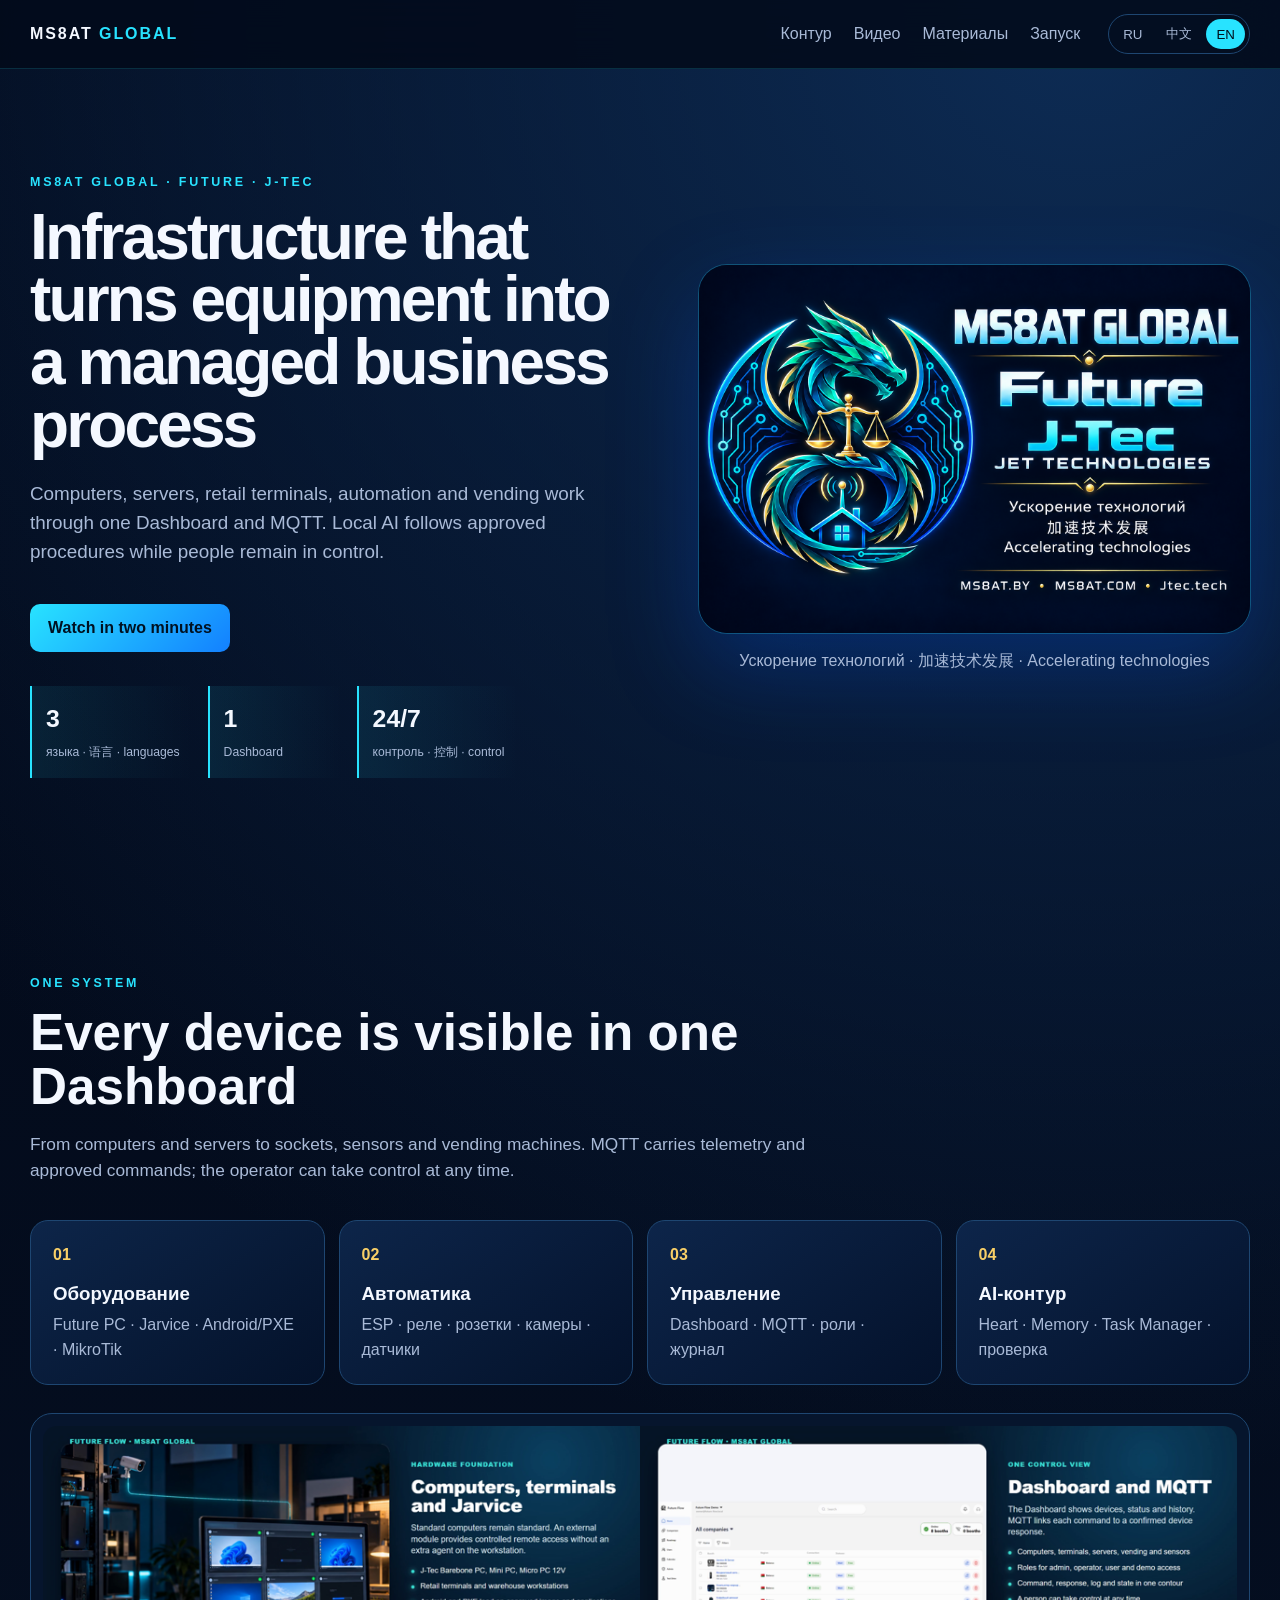
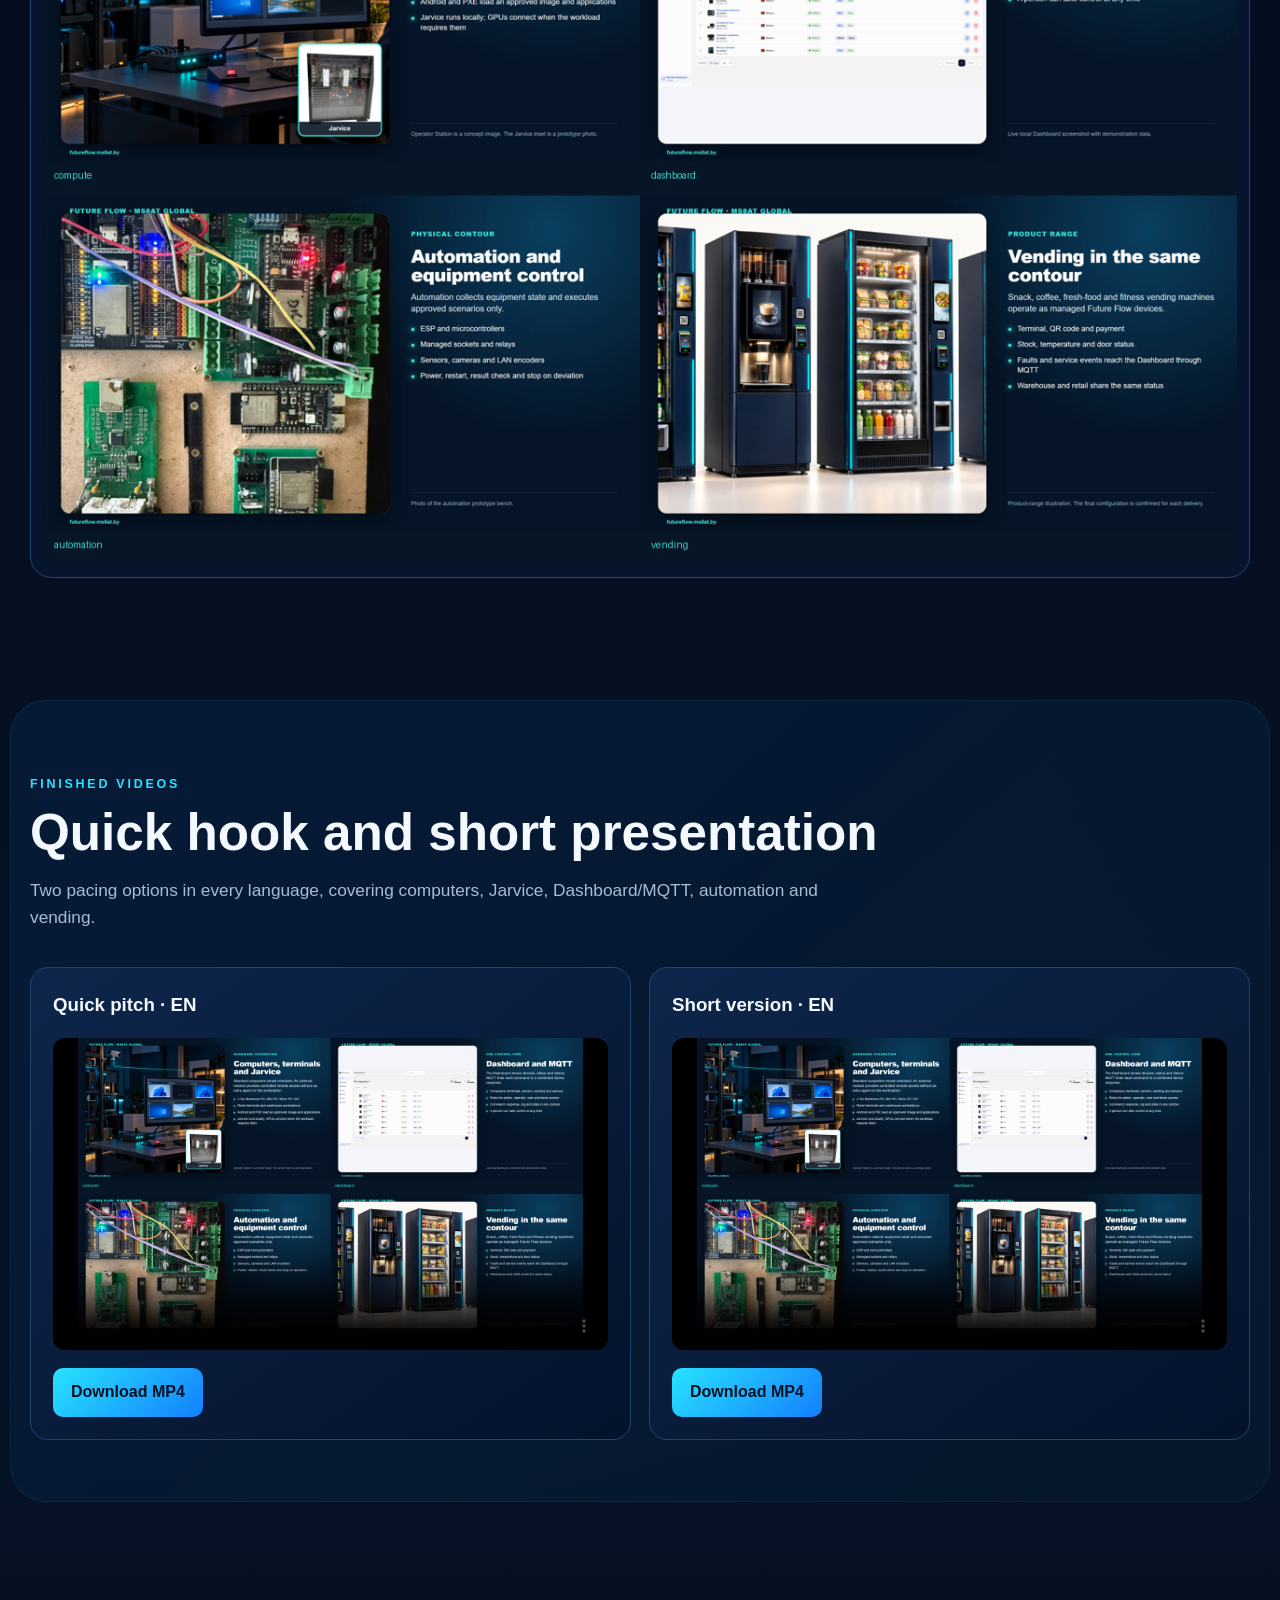
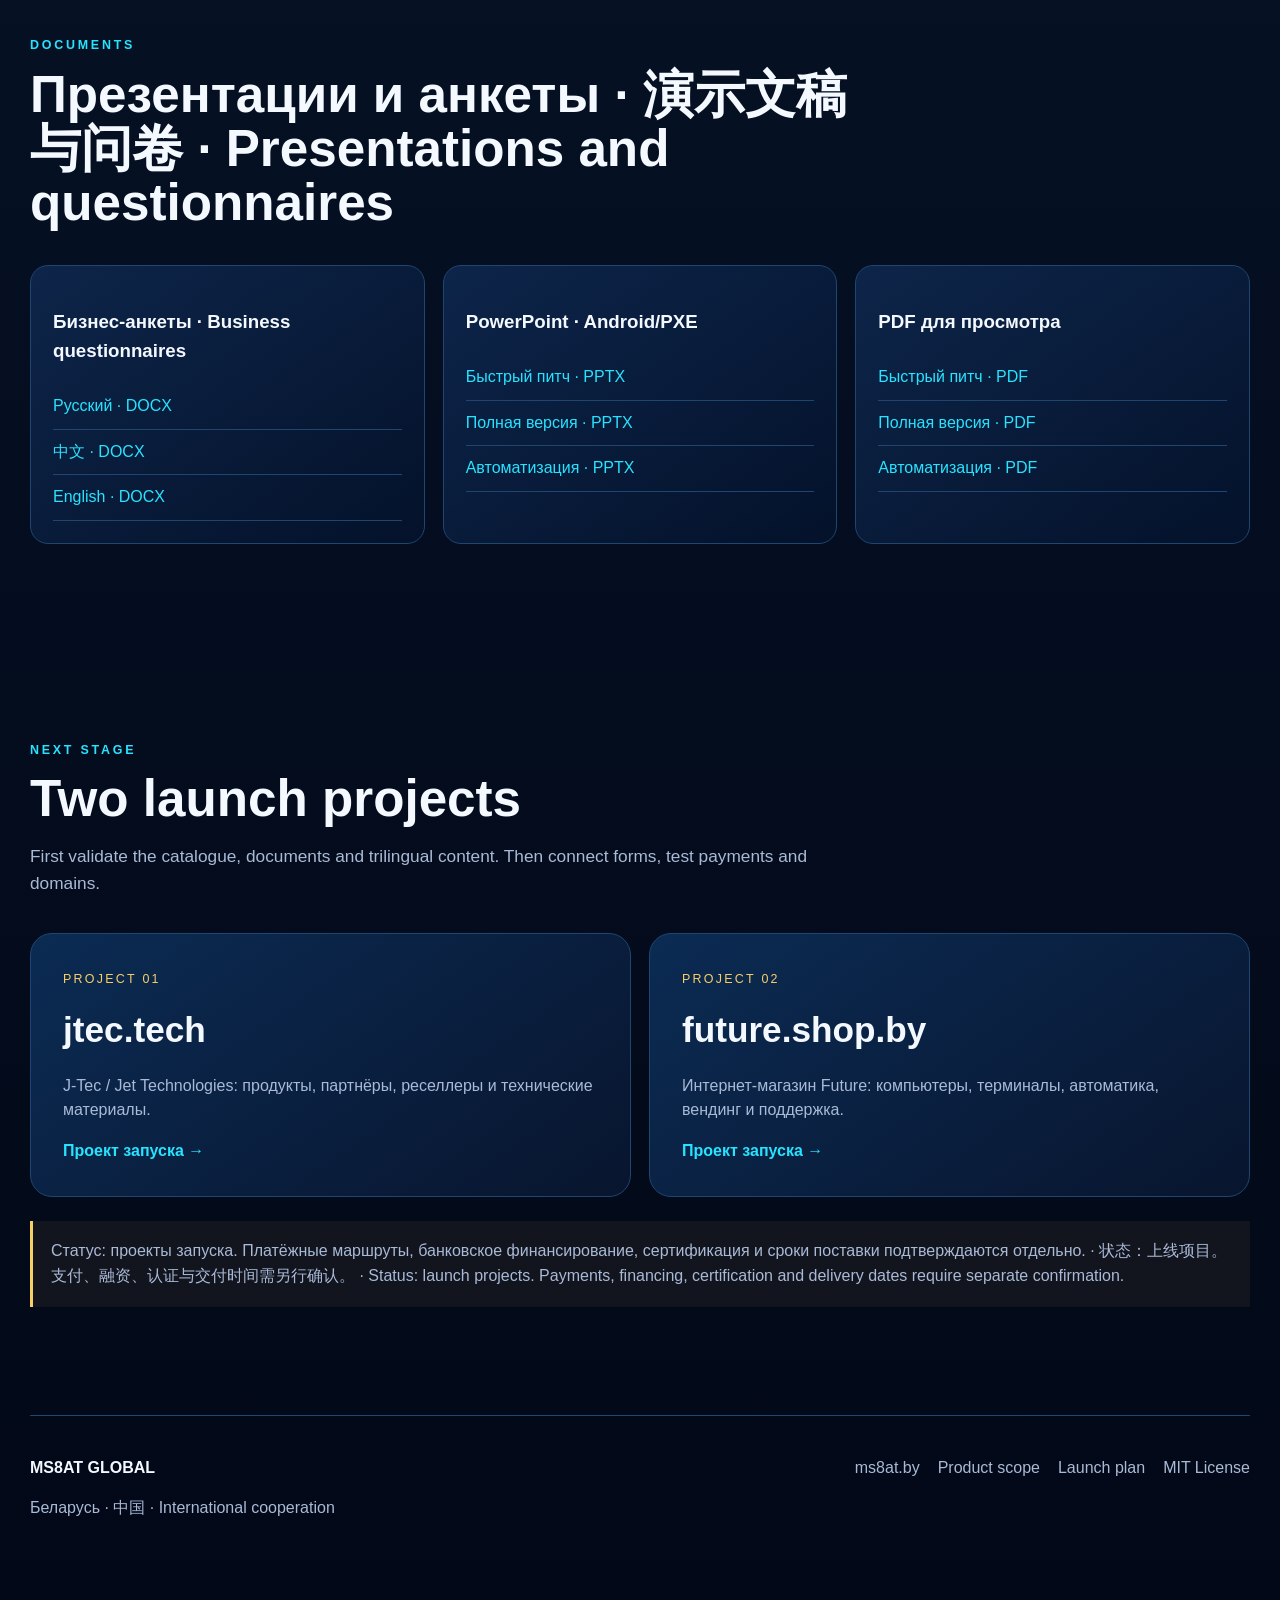
==== index.html @ 403edb55 "Publish trilingual Future Flow presentation package" ====
<!doctype html>
<html lang="ru" class="no-js">
<head>
  <meta charset="utf-8">
  <meta name="viewport" content="width=device-width,initial-scale=1">
  <meta name="description" content="MS8AT Global · Future Flow · J-Tec — computers, local automation, Dashboard/MQTT, Android/PXE and vending solutions.">
  <meta name="theme-color" content="#041124">
  <title>MS8AT Global · Future Flow · J-Tec</title>
  <link rel="stylesheet" href="styles.css">
  <script>document.documentElement.className='js';</script>
</head>
<body>
  <header class="topbar">
    <a class="brand" href="#top" aria-label="MS8AT Global Future Flow">MS8AT <span>GLOBAL</span></a>
    <nav aria-label="Навигация">
      <a href="#system">Контур</a><a href="#videos">Видео</a><a href="#materials">Материалы</a><a href="#launch">Запуск</a>
    </nav>
    <div class="language" aria-label="Language">
      <button type="button" data-select-lang="ru" aria-pressed="true">RU</button>
      <button type="button" data-select-lang="zh" aria-pressed="false">中文</button>
      <button type="button" data-select-lang="en" aria-pressed="false">EN</button>
    </div>
  </header>

  <main id="top">
    <section class="hero section">
      <div class="hero-copy">
        <p class="eyebrow">MS8AT GLOBAL · FUTURE · J-TEC</p>
        <div data-lang="ru">
          <h1>Инфраструктура, которая превращает оборудование в управляемый бизнес-процесс</h1>
          <p class="lead">Компьютеры, серверы, торговые терминалы, автоматика и вендинг работают через единый Dashboard и MQTT. Локальный ИИ следует утверждённому сценарию, а человек сохраняет контроль.</p>
          <a class="primary" href="#videos">Посмотреть за 2 минуты</a>
        </div>
        <div data-lang="zh">
          <h1>将设备转化为可管理业务流程的基础设施</h1>
          <p class="lead">计算机、服务器、零售终端、自动化和无人售货设备通过统一的 Dashboard 与 MQTT 运行。本地 AI 遵循批准的流程，人员始终保留控制权。</p>
          <a class="primary" href="#videos">两分钟了解</a>
        </div>
        <div data-lang="en">
          <h1>Infrastructure that turns equipment into a managed business process</h1>
          <p class="lead">Computers, servers, retail terminals, automation and vending work through one Dashboard and MQTT. Local AI follows approved procedures while people remain in control.</p>
          <a class="primary" href="#videos">Watch in two minutes</a>
        </div>
        <div class="metrics" aria-label="Key points">
          <div><strong>3</strong><span>языка · 语言 · languages</span></div>
          <div><strong>1</strong><span>Dashboard</span></div>
          <div><strong>24/7</strong><span>контроль · 控制 · control</span></div>
        </div>
      </div>
      <figure class="hero-visual">
        <img src="assets/ms8at-global-future-jtec.png" alt="MS8AT Global Future J-Tec — dragon, technology, automation and balance">
        <figcaption>Ускорение технологий · 加速技术发展 · Accelerating technologies</figcaption>
      </figure>
    </section>

    <section id="system" class="section">
      <div class="section-head" data-lang="ru"><p class="eyebrow">ЕДИНЫЙ КОНТУР</p><h2>Всё оборудование видно в одном Dashboard</h2><p>От компьютера и сервера до розетки, датчика и вендингового автомата. MQTT передаёт телеметрию и только разрешённые команды; оператор может принять управление в любой момент.</p></div>
      <div class="section-head" data-lang="zh"><p class="eyebrow">统一系统</p><h2>所有设备都显示在一个 Dashboard 中</h2><p>从计算机、服务器到插座、传感器和无人售货设备。MQTT 传输遥测和获准指令，操作员可随时接管。</p></div>
      <div class="section-head" data-lang="en"><p class="eyebrow">ONE SYSTEM</p><h2>Every device is visible in one Dashboard</h2><p>From computers and servers to sockets, sensors and vending machines. MQTT carries telemetry and approved commands; the operator can take control at any time.</p></div>
      <div class="flow" aria-label="Future Flow architecture">
        <article><span>01</span><h3>Оборудование</h3><p>Future PC · Jarvice · Android/PXE · MikroTik</p></article>
        <article><span>02</span><h3>Автоматика</h3><p>ESP · реле · розетки · камеры · датчики</p></article>
        <article><span>03</span><h3>Управление</h3><p>Dashboard · MQTT · роли · журнал</p></article>
        <article><span>04</span><h3>AI-контур</h3><p>Heart · Memory · Task Manager · проверка</p></article>
      </div>
      <figure class="equipment">
        <img data-lang-image="ru" src="assets/equipment-ru.png" alt="Компьютеры, Dashboard, автоматика и вендинг Future Flow">
        <img data-lang-image="zh" src="assets/equipment-zh.png" alt="Future Flow 计算机、Dashboard、自动化和无人售货设备">
        <img data-lang-image="en" src="assets/equipment-en.png" alt="Future Flow computers, Dashboard, automation and vending">
      </figure>
    </section>

    <section id="videos" class="section alternate">
      <div class="section-head" data-lang="ru"><p class="eyebrow">ГОТОВЫЕ ВИДЕО</p><h2>Быстрый заход и короткая презентация</h2><p>Два темпа подачи на каждом языке. В кадре компьютеры, Jarvice, Dashboard/MQTT, автоматика и вендинг.</p></div>
      <div class="section-head" data-lang="zh"><p class="eyebrow">成品视频</p><h2>快速版与精简演示版</h2><p>每种语言提供两种节奏，覆盖计算机、Jarvice、Dashboard/MQTT、自动化和无人售货设备。</p></div>
      <div class="section-head" data-lang="en"><p class="eyebrow">FINISHED VIDEOS</p><h2>Quick hook and short presentation</h2><p>Two pacing options in every language, covering computers, Jarvice, Dashboard/MQTT, automation and vending.</p></div>
      <div class="video-grid">
        <article data-lang="ru"><h3>Быстрый питч · RU</h3><video controls preload="metadata" poster="assets/equipment-ru.png"><source src="media/Future_Flow_Quick_RU_20261006_v3.mp4" type="video/mp4"></video><a class="download" href="media/Future_Flow_Quick_RU_20261006_v3.mp4" download>Скачать MP4</a></article>
        <article data-lang="ru"><h3>Короткая версия · RU</h3><video controls preload="metadata" poster="assets/equipment-ru.png"><source src="media/Future_Flow_Short_RU_20261006_v3.mp4" type="video/mp4"></video><a class="download" href="media/Future_Flow_Short_RU_20261006_v3.mp4" download>Скачать MP4</a></article>
        <article data-lang="zh"><h3>快速版 · 中文</h3><video controls preload="metadata" poster="assets/equipment-zh.png"><source src="media/Future_Flow_Quick_ZH_20261006_v3.mp4" type="video/mp4"></video><a class="download" href="media/Future_Flow_Quick_ZH_20261006_v3.mp4" download>下载 MP4</a></article>
        <article data-lang="zh"><h3>精简版 · 中文</h3><video controls preload="metadata" poster="assets/equipment-zh.png"><source src="media/Future_Flow_Short_ZH_20261006_v3.mp4" type="video/mp4"></video><a class="download" href="media/Future_Flow_Short_ZH_20261006_v3.mp4" download>下载 MP4</a></article>
        <article data-lang="en"><h3>Quick pitch · EN</h3><video controls preload="metadata" poster="assets/equipment-en.png"><source src="media/Future_Flow_Quick_EN_20261006_v3.mp4" type="video/mp4"></video><a class="download" href="media/Future_Flow_Quick_EN_20261006_v3.mp4" download>Download MP4</a></article>
        <article data-lang="en"><h3>Short version · EN</h3><video controls preload="metadata" poster="assets/equipment-en.png"><source src="media/Future_Flow_Short_EN_20261006_v3.mp4" type="video/mp4"></video><a class="download" href="media/Future_Flow_Short_EN_20261006_v3.mp4" download>Download MP4</a></article>
      </div>
    </section>

    <section id="materials" class="section">
      <div class="section-head"><p class="eyebrow">DOCUMENTS</p><h2>Презентации и анкеты · 演示文稿与问卷 · Presentations and questionnaires</h2></div>
      <div class="downloads">
        <article><h3>Бизнес-анкеты · Business questionnaires</h3><a href="questionnaires/Анкета_развития_MS8AT_Global_RU_20261006.docx">Русский · DOCX</a><a href="questionnaires/MS8AT_Global_商业发展问卷_ZH_20261006.docx">中文 · DOCX</a><a href="questionnaires/MS8AT_Global_Business_Questionnaire_EN_20261006.docx">English · DOCX</a></article>
        <article><h3>PowerPoint · Android/PXE</h3><a href="presentations/Future_Flow_Быстрый_питч_Android_PXE_20261004.pptx">Быстрый питч · PPTX</a><a href="presentations/Future_Flow_Полная_презентация_Android_PXE_20261004.pptx">Полная версия · PPTX</a><a href="presentations/Future_Flow_Автоматизация_Android_PXE_20261004.pptx">Автоматизация · PPTX</a></article>
        <article><h3>PDF для просмотра</h3><a href="presentations/Future_Flow_Быстрый_питч_20261003.pdf">Быстрый питч · PDF</a><a href="presentations/Future_Flow_Полная_презентация_20261003.pdf">Полная версия · PDF</a><a href="presentations/Future_Flow_Автоматизация_складов_магазинов_20261003.pdf">Автоматизация · PDF</a></article>
      </div>
    </section>

    <section id="launch" class="section launch">
      <div class="section-head" data-lang="ru"><p class="eyebrow">СЛЕДУЮЩИЙ ЭТАП</p><h2>Два проекта запуска</h2><p>Сначала проверяем каталог, документы и трёхъязычную подачу. Затем подключаем формы, тестовую оплату и домены.</p></div>
      <div class="section-head" data-lang="zh"><p class="eyebrow">下一阶段</p><h2>两个上线项目</h2><p>先验证目录、文档和三语内容，再连接表单、测试支付和域名。</p></div>
      <div class="section-head" data-lang="en"><p class="eyebrow">NEXT STAGE</p><h2>Two launch projects</h2><p>First validate the catalogue, documents and trilingual content. Then connect forms, test payments and domains.</p></div>
      <div class="launch-grid">
        <a href="https://jtec.tech/" class="launch-card"><span>PROJECT 01</span><h3>jtec.tech</h3><p>J-Tec / Jet Technologies: продукты, партнёры, реселлеры и технические материалы.</p><strong>Проект запуска →</strong></a>
        <a href="https://future.shop.by/" class="launch-card"><span>PROJECT 02</span><h3>future.shop.by</h3><p>Интернет-магазин Future: компьютеры, терминалы, автоматика, вендинг и поддержка.</p><strong>Проект запуска →</strong></a>
      </div>
      <p class="notice">Статус: проекты запуска. Платёжные маршруты, банковское финансирование, сертификация и сроки поставки подтверждаются отдельно. · 状态：上线项目。支付、融资、认证与交付时间需另行确认。 · Status: launch projects. Payments, financing, certification and delivery dates require separate confirmation.</p>
    </section>
  </main>

  <footer>
    <div><strong>MS8AT GLOBAL</strong><p>Беларусь · 中国 · International cooperation</p></div>
    <div class="footer-links"><a href="https://ms8at.by/">ms8at.by</a><a href="docs/PRODUCT_SCOPE.md">Product scope</a><a href="docs/SITES_LAUNCH.md">Launch plan</a><a href="LICENSE">MIT License</a></div>
  </footer>
  <script src="app.js" defer></script>
</body>
</html>
---- styles.css ----
:root{--bg:#030b1b;--panel:#081832;--panel2:#0c2143;--cyan:#28e3ff;--blue:#1380ff;--gold:#f8cf67;--text:#f4f8ff;--muted:#a9bad7;--line:#1e4671;--max:1220px}*{box-sizing:border-box}html{scroll-behavior:smooth}body{margin:0;background:radial-gradient(circle at 85% 0,#0d2c55 0,transparent 30%),linear-gradient(180deg,#020817,#061226 60%,#020817);color:var(--text);font-family:Inter,Segoe UI,Arial,sans-serif;line-height:1.55}a{color:inherit}img,video{max-width:100%;display:block}.topbar{position:sticky;z-index:20;top:0;display:flex;align-items:center;gap:28px;padding:14px max(24px,calc((100vw - var(--max))/2));background:rgba(3,11,27,.88);backdrop-filter:blur(18px);border-bottom:1px solid rgba(40,227,255,.16)}.brand{text-decoration:none;font-weight:900;letter-spacing:.12em}.brand span{color:var(--cyan)}nav{display:flex;gap:22px;margin-left:auto}nav a,.footer-links a{text-decoration:none;color:var(--muted)}nav a:hover,.footer-links a:hover{color:var(--cyan)}.language{display:flex;gap:4px;padding:4px;border:1px solid var(--line);border-radius:999px}.language button{border:0;border-radius:999px;padding:6px 10px;background:transparent;color:var(--muted);cursor:pointer}.language button[aria-pressed=true]{background:var(--cyan);color:#00101c}.section{width:min(var(--max),calc(100% - 40px));margin:auto;padding:92px 0}.hero{min-height:760px;display:grid;grid-template-columns:1.05fr .95fr;align-items:center;gap:60px}.eyebrow{color:var(--cyan);font-size:.78rem;font-weight:800;letter-spacing:.22em;text-transform:uppercase}.hero h1{font-size:clamp(2.7rem,5vw,5.5rem);line-height:.98;margin:.2em 0 .35em;letter-spacing:-.045em}.lead{font-size:1.18rem;color:var(--muted);max-width:750px}.primary,.download{display:inline-flex;margin-top:18px;padding:12px 18px;border-radius:10px;text-decoration:none;font-weight:800;background:linear-gradient(135deg,var(--cyan),var(--blue));color:#001121}.hero-visual{position:relative;margin:0}.hero-visual img{border-radius:28px;box-shadow:0 0 0 1px rgba(40,227,255,.25),0 35px 90px rgba(0,91,255,.25)}.hero-visual figcaption{margin-top:16px;text-align:center;color:var(--muted)}.metrics{display:flex;gap:14px;margin-top:34px}.metrics div{min-width:135px;padding:14px;border-left:2px solid var(--cyan);background:linear-gradient(90deg,rgba(40,227,255,.09),transparent)}.metrics strong{display:block;font-size:1.55rem}.metrics span{font-size:.76rem;color:var(--muted)}.section-head{max-width:850px;margin-bottom:36px}.section-head h2{font-size:clamp(2rem,4vw,3.7rem);line-height:1.05;margin:.2em 0}.section-head p:last-child{color:var(--muted);font-size:1.08rem}.flow{display:grid;grid-template-columns:repeat(4,1fr);gap:14px}.flow article,.downloads article,.video-grid article{background:linear-gradient(145deg,rgba(14,39,77,.92),rgba(4,18,43,.92));border:1px solid var(--line);border-radius:18px;padding:22px}.flow span{color:var(--gold);font-weight:900}.flow h3{margin:.6em 0 .25em}.flow p{color:var(--muted);margin:0}.equipment{margin:28px 0 0;background:#06152d;border:1px solid var(--line);padding:12px;border-radius:22px}.equipment img{border-radius:14px}.alternate{position:relative}.alternate:before{content:"";position:absolute;inset:30px -20px;background:linear-gradient(140deg,rgba(19,128,255,.09),rgba(40,227,255,.03));border:1px solid rgba(40,227,255,.08);border-radius:36px;z-index:-1}.video-grid{display:grid;grid-template-columns:repeat(2,1fr);gap:18px}.video-grid h3{margin-top:0}.video-grid video{width:100%;aspect-ratio:16/9;border-radius:12px;background:#000}.downloads{display:grid;grid-template-columns:repeat(3,1fr);gap:18px}.downloads a{display:block;color:var(--cyan);padding:10px 0;border-bottom:1px solid var(--line);text-decoration:none}.launch-grid{display:grid;grid-template-columns:repeat(2,1fr);gap:18px}.launch-card{display:block;min-height:260px;padding:32px;border:1px solid var(--line);border-radius:22px;text-decoration:none;background:linear-gradient(145deg,#0b2b53,#08152e);transition:.25s}.launch-card:hover{transform:translateY(-5px);border-color:var(--cyan);box-shadow:0 24px 60px rgba(0,107,255,.2)}.launch-card span{color:var(--gold);font-size:.78rem;letter-spacing:.18em}.launch-card h3{font-size:2.2rem;margin:.35em 0}.launch-card p{color:var(--muted)}.launch-card strong{color:var(--cyan)}.notice{margin-top:24px;padding:18px;border-left:3px solid var(--gold);color:var(--muted);background:rgba(248,207,103,.06)}footer{width:min(var(--max),calc(100% - 40px));margin:auto;padding:40px 0 70px;display:flex;justify-content:space-between;border-top:1px solid var(--line)}footer p{color:var(--muted)}.footer-links{display:flex;flex-wrap:wrap;gap:18px}.js [data-lang]{display:none}.js [data-lang].active{display:block}.js .video-grid [data-lang].active{display:block}.js [data-lang-image]{display:none}.js [data-lang-image].active{display:block}@media(max-width:850px){.topbar nav{display:none}.topbar{gap:12px}.language{margin-left:auto}.hero{grid-template-columns:1fr;min-height:auto;padding-top:60px}.hero-visual{order:-1}.flow,.downloads{grid-template-columns:repeat(2,1fr)}.video-grid,.launch-grid{grid-template-columns:1fr}.section{padding:65px 0}.hero h1{font-size:2.75rem}}@media(max-width:560px){.flow,.downloads{grid-template-columns:1fr}.metrics{flex-wrap:wrap}.topbar{padding:12px 16px}.brand{font-size:.82rem}footer{display:block}.footer-links{margin-top:22px}}
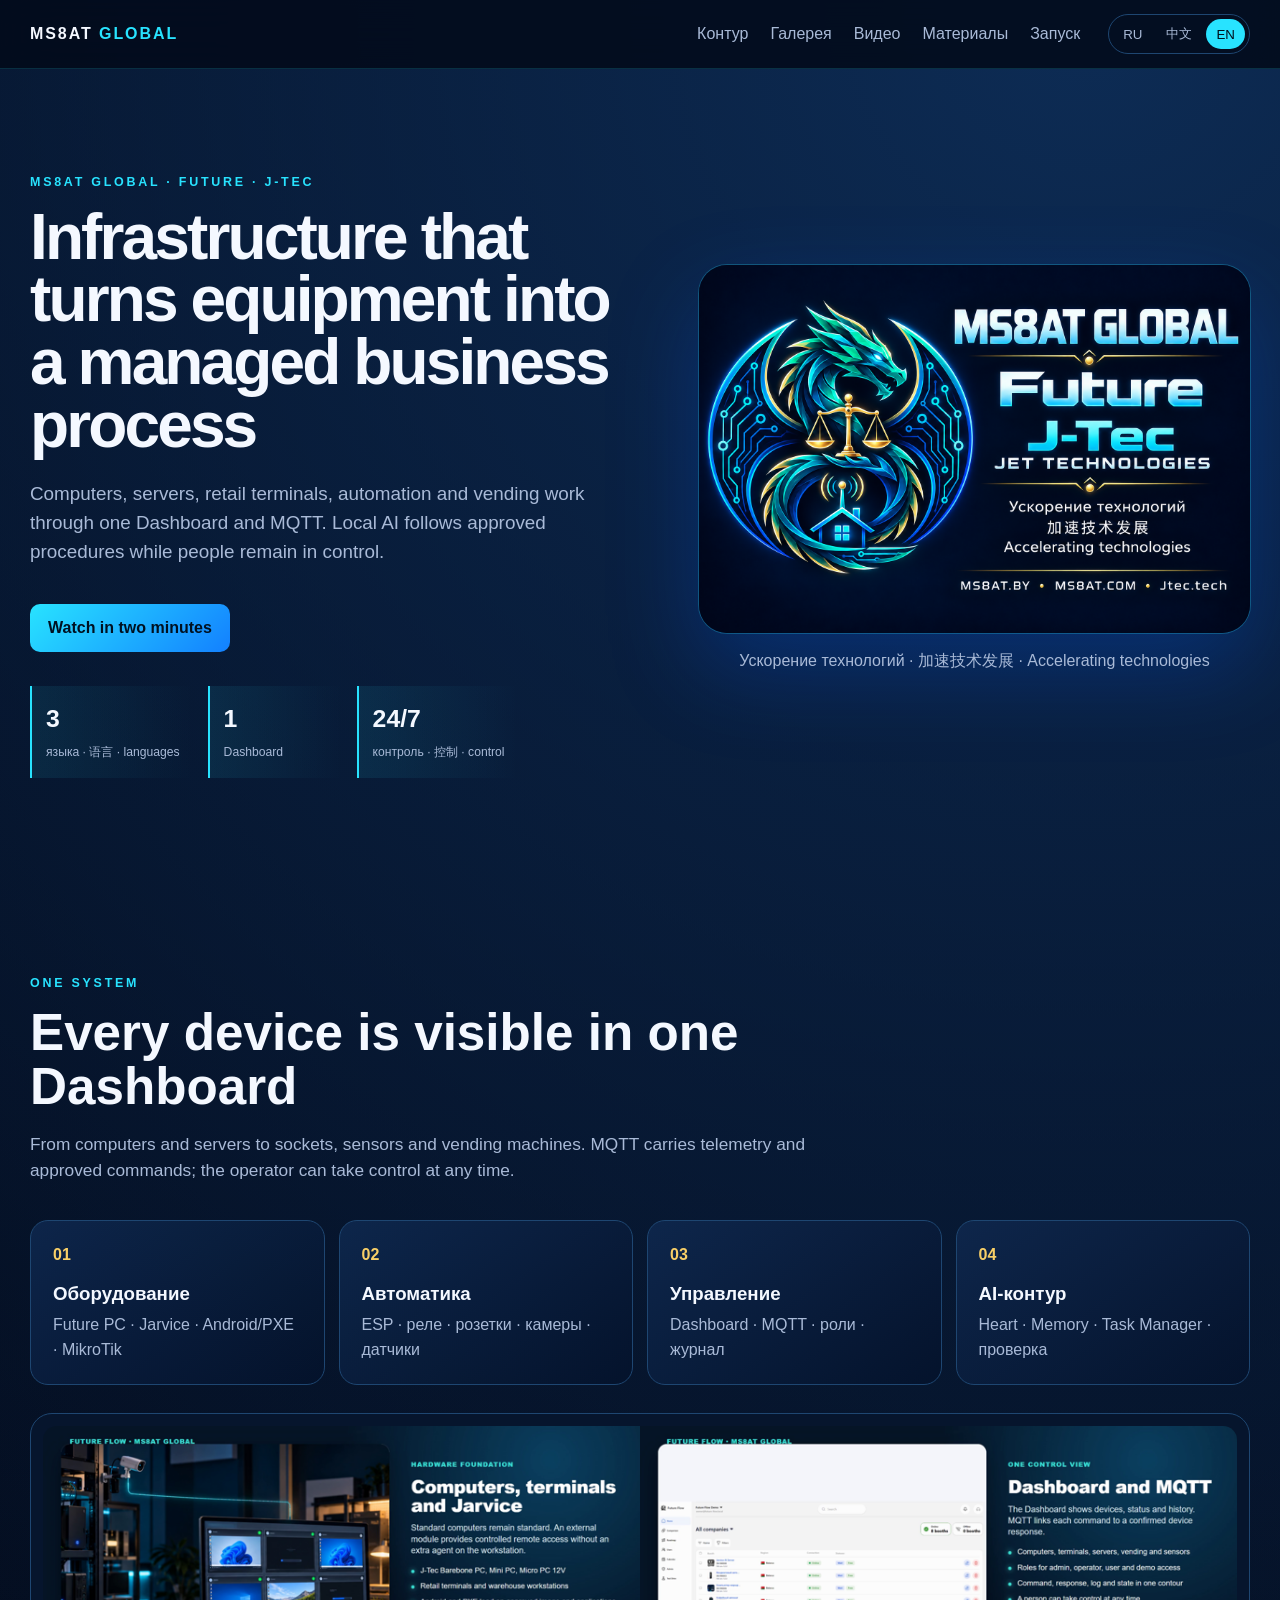
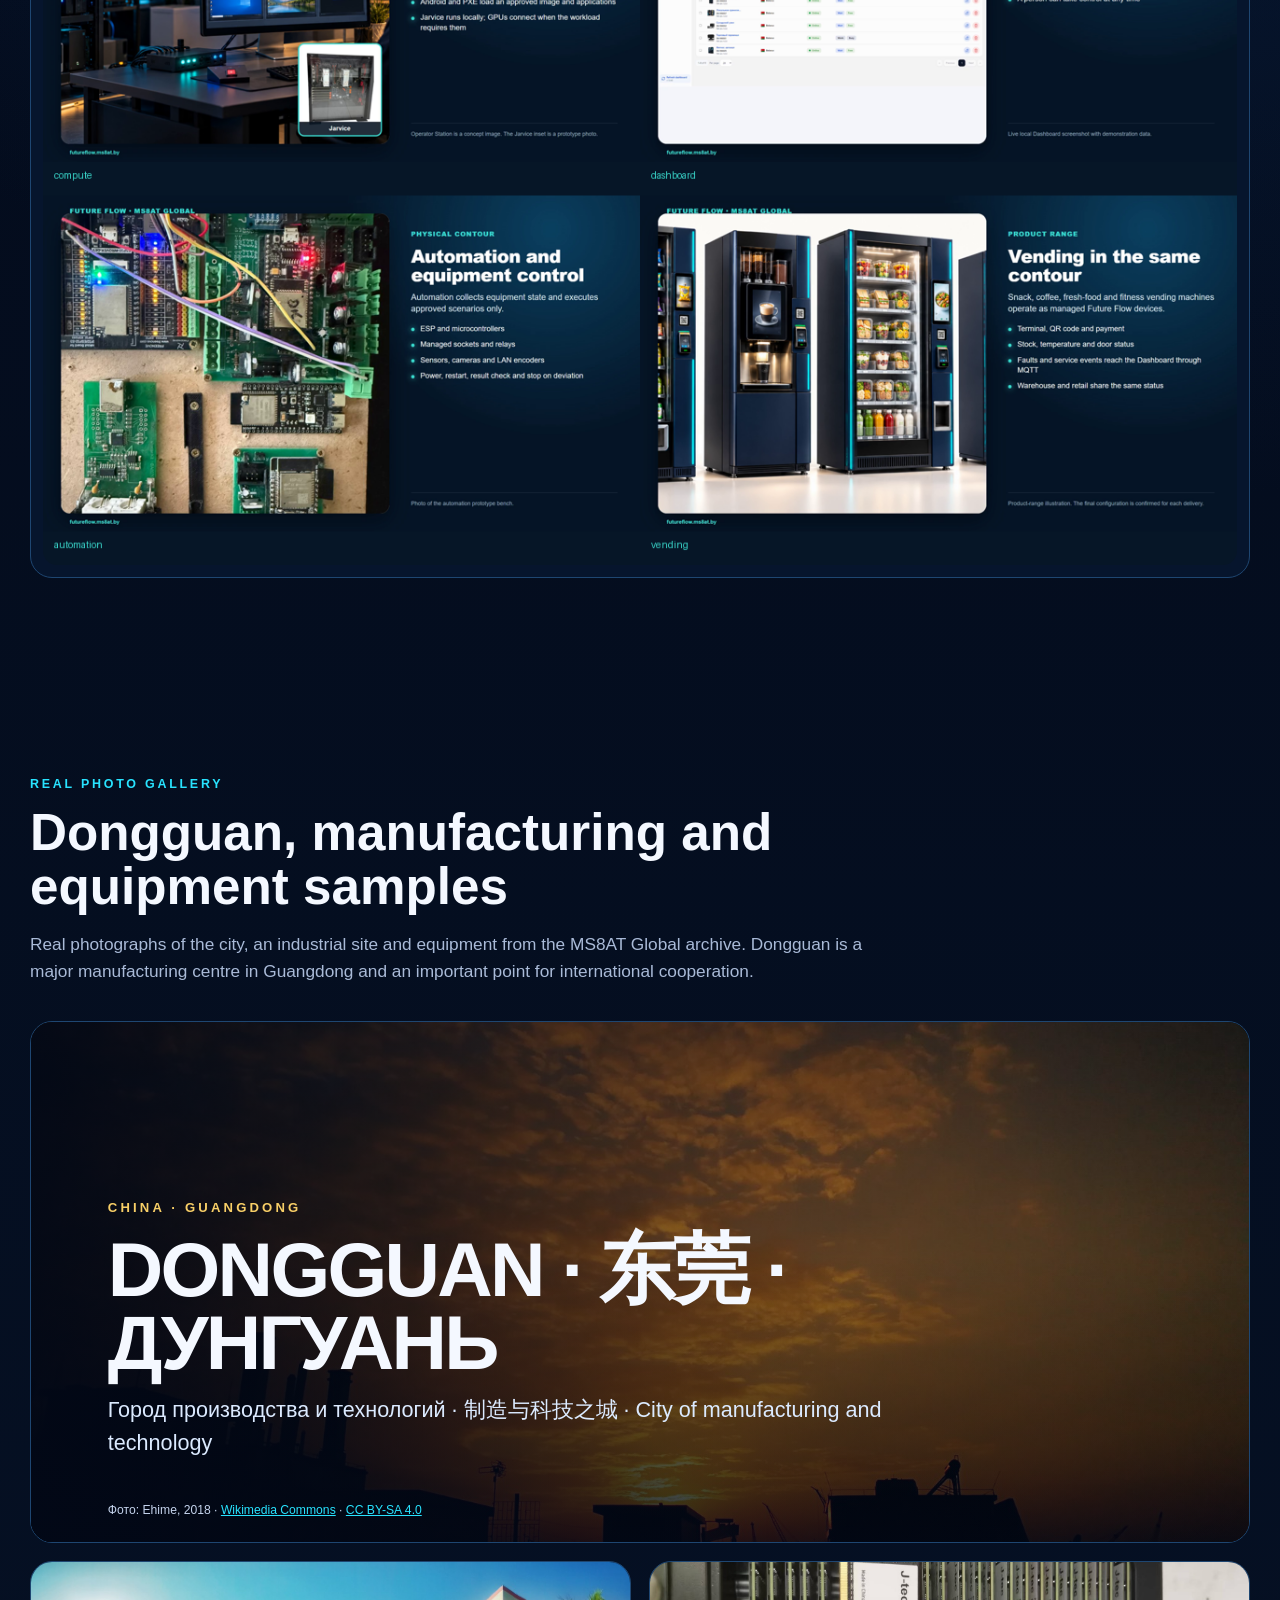
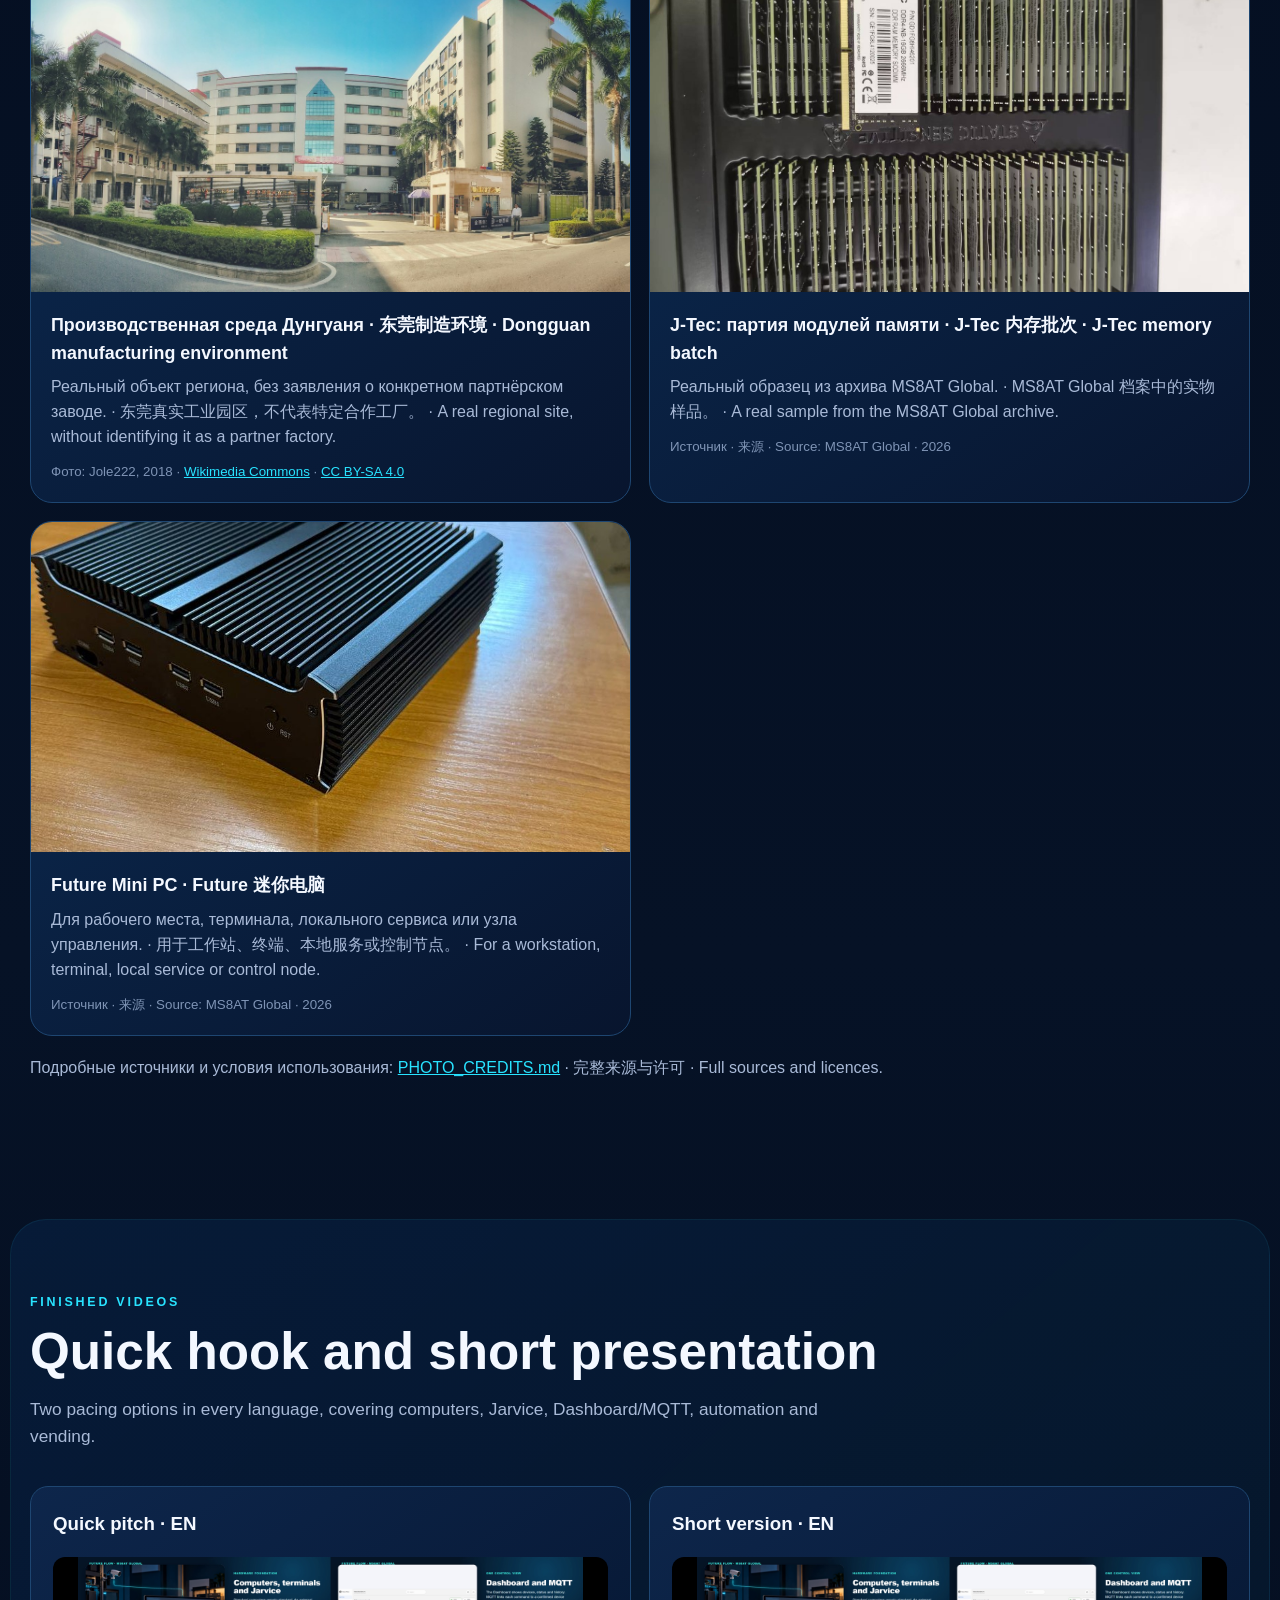
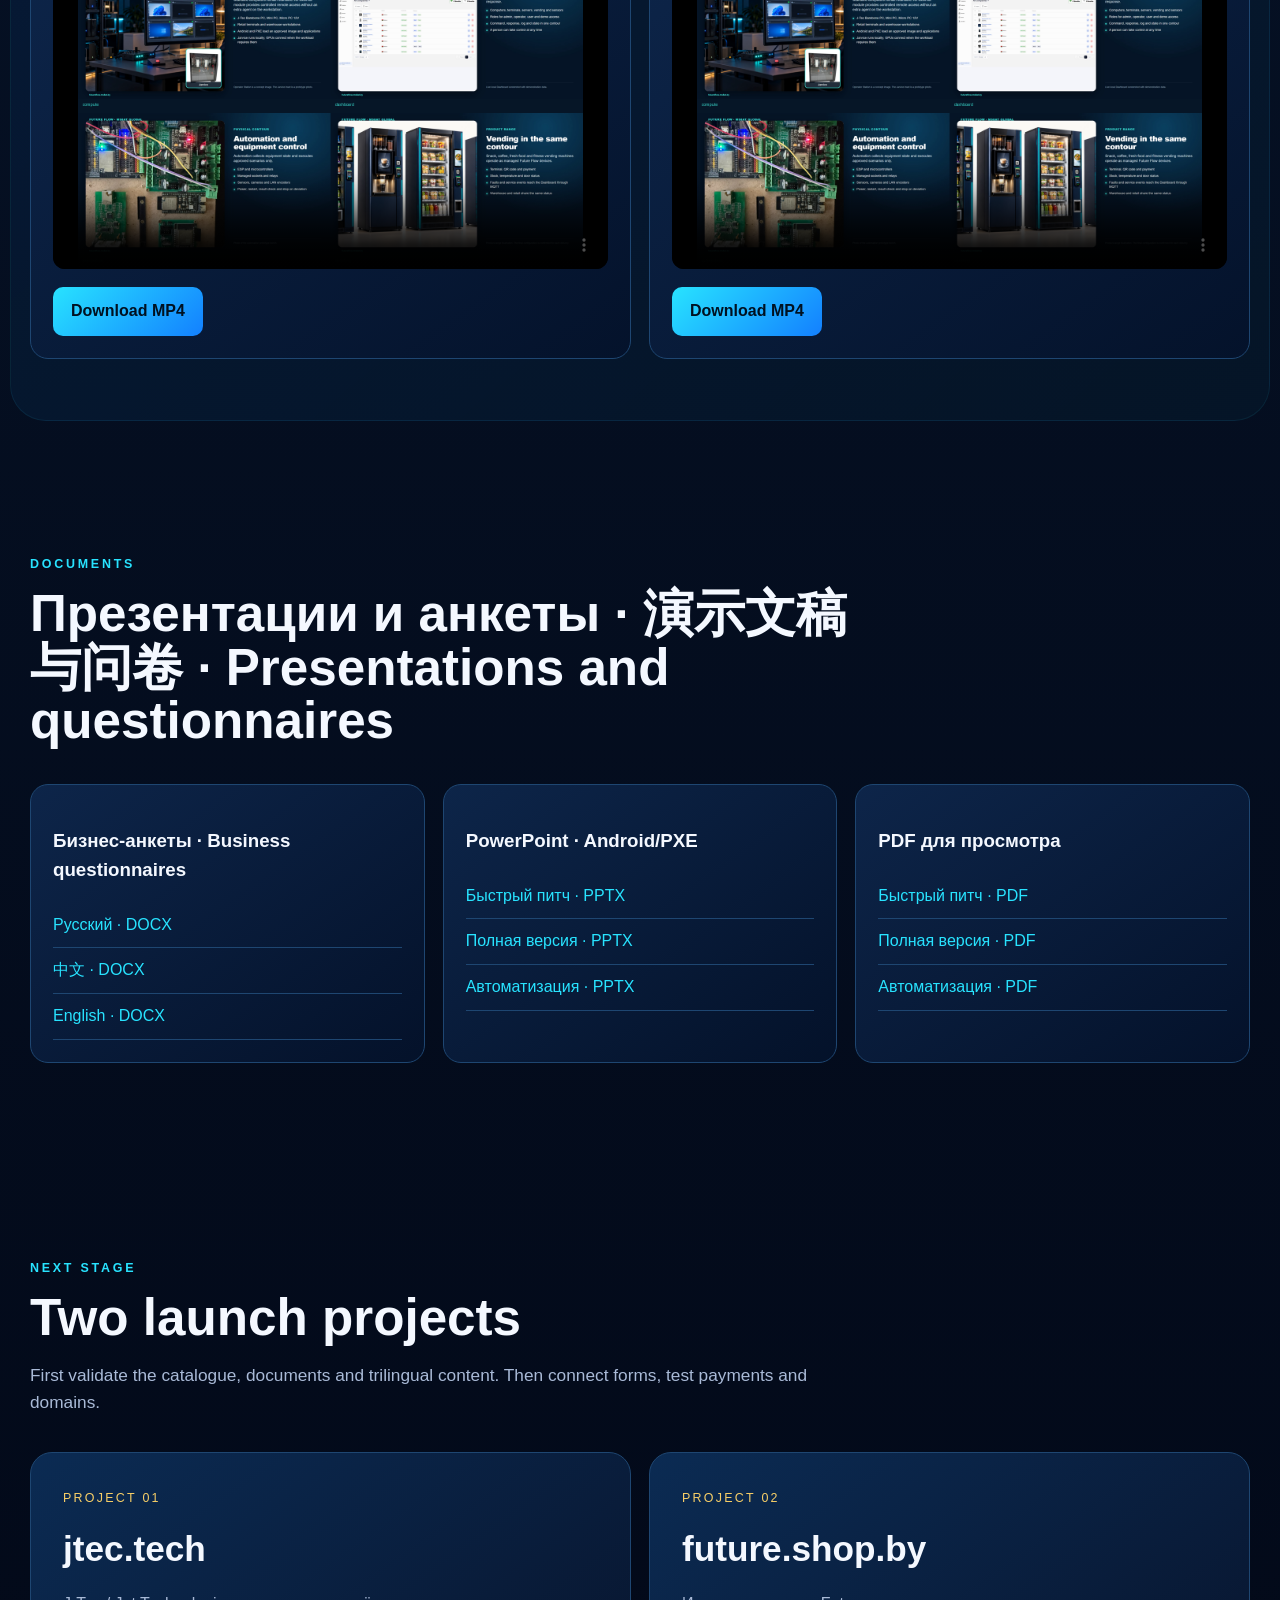
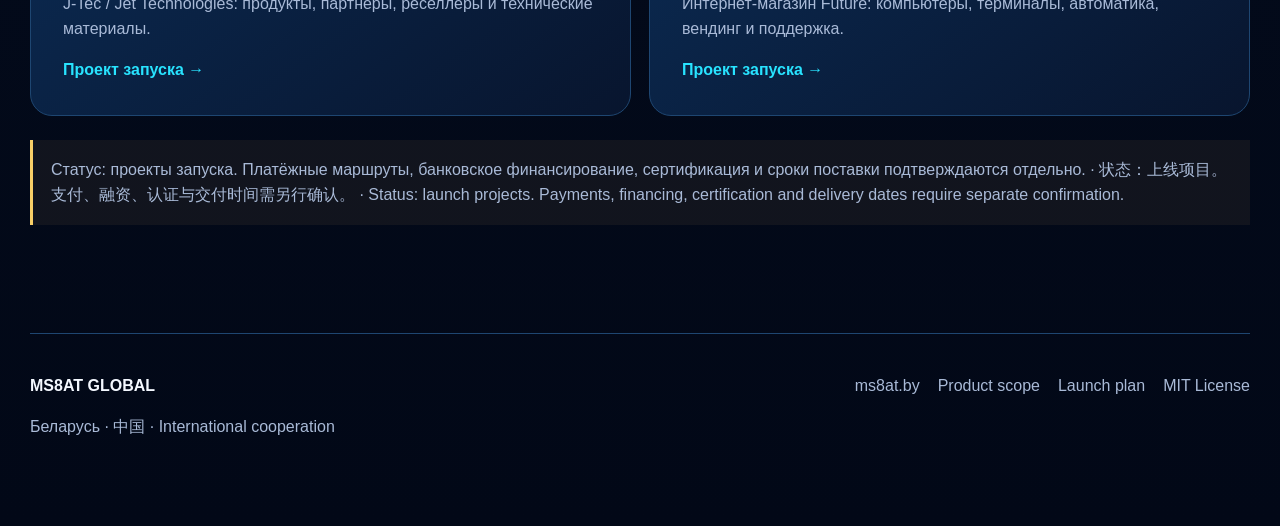
==== commit 0a5f178e: "Add real Dongguan and equipment photo gallery" ====
--- a/index.html
+++ b/index.html
@@ -13,7 +13,7 @@
   <header class="topbar">
     <a class="brand" href="#top" aria-label="MS8AT Global Future Flow">MS8AT <span>GLOBAL</span></a>
     <nav aria-label="Навигация">
-      <a href="#system">Контур</a><a href="#videos">Видео</a><a href="#materials">Материалы</a><a href="#launch">Запуск</a>
+      <a href="#system">Контур</a><a href="#gallery">Галерея</a><a href="#videos">Видео</a><a href="#materials">Материалы</a><a href="#launch">Запуск</a>
     </nav>
     <div class="language" aria-label="Language">
       <button type="button" data-select-lang="ru" aria-pressed="true">RU</button>
@@ -70,6 +70,32 @@
       </figure>
     </section>
 
+    <section id="gallery" class="section gallery-section">
+      <div class="section-head" data-lang="ru"><p class="eyebrow">РЕАЛЬНАЯ ГАЛЕРЕЯ</p><h2>Дунгуань, производство и образцы оборудования</h2><p>Реальные фотографии города, промышленной площадки и оборудования из архива MS8AT Global. Дунгуань — один из производственных центров провинции Гуандун и важная точка международной кооперации.</p></div>
+      <div class="section-head" data-lang="zh"><p class="eyebrow">实景图库</p><h2>东莞、制造与设备样品</h2><p>展示城市、工业园区与 MS8AT Global 设备样品的真实照片。东莞是广东省重要的制造业中心，也是国际合作的重要节点。</p></div>
+      <div class="section-head" data-lang="en"><p class="eyebrow">REAL PHOTO GALLERY</p><h2>Dongguan, manufacturing and equipment samples</h2><p>Real photographs of the city, an industrial site and equipment from the MS8AT Global archive. Dongguan is a major manufacturing centre in Guangdong and an important point for international cooperation.</p></div>
+      <div class="gallery-grid">
+        <figure class="poster-card city-card">
+          <img src="assets/gallery/dongguan-city.jpg" alt="Закат над городом Дунгуань, Китай · 东莞城市日落 · Sunset over Dongguan, China">
+          <div class="poster-overlay"><span>CHINA · GUANGDONG</span><h3>DONGGUAN · 东莞 · ДУНГУАНЬ</h3><p>Город производства и технологий · 制造与科技之城 · City of manufacturing and technology</p></div>
+          <figcaption>Фото: Ehime, 2018 · <a href="https://commons.wikimedia.org/wiki/File:Sunset_in_Dongguan.jpg">Wikimedia Commons</a> · <a href="https://creativecommons.org/licenses/by-sa/4.0/">CC BY-SA 4.0</a></figcaption>
+        </figure>
+        <figure class="photo-card factory-card">
+          <img src="assets/gallery/dongguan-factory.jpg" alt="Реальный промышленный объект в Дунгуане · 东莞真实工业园区 · Real industrial site in Dongguan">
+          <figcaption><strong>Производственная среда Дунгуаня · 东莞制造环境 · Dongguan manufacturing environment</strong><span>Реальный объект региона, без заявления о конкретном партнёрском заводе. · 东莞真实工业园区，不代表特定合作工厂。 · A real regional site, without identifying it as a partner factory.</span><small>Фото: Jole222, 2018 · <a href="https://commons.wikimedia.org/wiki/File:CCP_Dongguan_Factory.jpg">Wikimedia Commons</a> · <a href="https://creativecommons.org/licenses/by-sa/4.0/">CC BY-SA 4.0</a></small></figcaption>
+        </figure>
+        <figure class="photo-card">
+          <img src="assets/gallery/jtec-memory.jpg" alt="Реальные модули памяти J-Tec · J-Tec 内存实物 · Real J-Tec memory modules">
+          <figcaption><strong>J‑Tec: партия модулей памяти · J‑Tec 内存批次 · J‑Tec memory batch</strong><span>Реальный образец из архива MS8AT Global. · MS8AT Global 档案中的实物样品。 · A real sample from the MS8AT Global archive.</span><small>Источник · 来源 · Source: MS8AT Global · 2026</small></figcaption>
+        </figure>
+        <figure class="photo-card">
+          <img src="assets/gallery/future-mini-pc.jpg" alt="Реальный мини-компьютер Future · Future 迷你电脑实物 · Real Future mini PC">
+          <figcaption><strong>Future Mini PC · Future 迷你电脑</strong><span>Для рабочего места, терминала, локального сервиса или узла управления. · 用于工作站、终端、本地服务或控制节点。 · For a workstation, terminal, local service or control node.</span><small>Источник · 来源 · Source: MS8AT Global · 2026</small></figcaption>
+        </figure>
+      </div>
+      <p class="gallery-note">Подробные источники и условия использования: <a href="docs/PHOTO_CREDITS.md">PHOTO_CREDITS.md</a> · 完整来源与许可 · Full sources and licences.</p>
+    </section>
+
     <section id="videos" class="section alternate">
       <div class="section-head" data-lang="ru"><p class="eyebrow">ГОТОВЫЕ ВИДЕО</p><h2>Быстрый заход и короткая презентация</h2><p>Два темпа подачи на каждом языке. В кадре компьютеры, Jarvice, Dashboard/MQTT, автоматика и вендинг.</p></div>
       <div class="section-head" data-lang="zh"><p class="eyebrow">成品视频</p><h2>快速版与精简演示版</h2><p>每种语言提供两种节奏，覆盖计算机、Jarvice、Dashboard/MQTT、自动化和无人售货设备。</p></div>
--- a/styles.css
+++ b/styles.css
@@ -1 +1,3 @@
 :root{--bg:#030b1b;--panel:#081832;--panel2:#0c2143;--cyan:#28e3ff;--blue:#1380ff;--gold:#f8cf67;--text:#f4f8ff;--muted:#a9bad7;--line:#1e4671;--max:1220px}*{box-sizing:border-box}html{scroll-behavior:smooth}body{margin:0;background:radial-gradient(circle at 85% 0,#0d2c55 0,transparent 30%),linear-gradient(180deg,#020817,#061226 60%,#020817);color:var(--text);font-family:Inter,Segoe UI,Arial,sans-serif;line-height:1.55}a{color:inherit}img,video{max-width:100%;display:block}.topbar{position:sticky;z-index:20;top:0;display:flex;align-items:center;gap:28px;padding:14px max(24px,calc((100vw - var(--max))/2));background:rgba(3,11,27,.88);backdrop-filter:blur(18px);border-bottom:1px solid rgba(40,227,255,.16)}.brand{text-decoration:none;font-weight:900;letter-spacing:.12em}.brand span{color:var(--cyan)}nav{display:flex;gap:22px;margin-left:auto}nav a,.footer-links a{text-decoration:none;color:var(--muted)}nav a:hover,.footer-links a:hover{color:var(--cyan)}.language{display:flex;gap:4px;padding:4px;border:1px solid var(--line);border-radius:999px}.language button{border:0;border-radius:999px;padding:6px 10px;background:transparent;color:var(--muted);cursor:pointer}.language button[aria-pressed=true]{background:var(--cyan);color:#00101c}.section{width:min(var(--max),calc(100% - 40px));margin:auto;padding:92px 0}.hero{min-height:760px;display:grid;grid-template-columns:1.05fr .95fr;align-items:center;gap:60px}.eyebrow{color:var(--cyan);font-size:.78rem;font-weight:800;letter-spacing:.22em;text-transform:uppercase}.hero h1{font-size:clamp(2.7rem,5vw,5.5rem);line-height:.98;margin:.2em 0 .35em;letter-spacing:-.045em}.lead{font-size:1.18rem;color:var(--muted);max-width:750px}.primary,.download{display:inline-flex;margin-top:18px;padding:12px 18px;border-radius:10px;text-decoration:none;font-weight:800;background:linear-gradient(135deg,var(--cyan),var(--blue));color:#001121}.hero-visual{position:relative;margin:0}.hero-visual img{border-radius:28px;box-shadow:0 0 0 1px rgba(40,227,255,.25),0 35px 90px rgba(0,91,255,.25)}.hero-visual figcaption{margin-top:16px;text-align:center;color:var(--muted)}.metrics{display:flex;gap:14px;margin-top:34px}.metrics div{min-width:135px;padding:14px;border-left:2px solid var(--cyan);background:linear-gradient(90deg,rgba(40,227,255,.09),transparent)}.metrics strong{display:block;font-size:1.55rem}.metrics span{font-size:.76rem;color:var(--muted)}.section-head{max-width:850px;margin-bottom:36px}.section-head h2{font-size:clamp(2rem,4vw,3.7rem);line-height:1.05;margin:.2em 0}.section-head p:last-child{color:var(--muted);font-size:1.08rem}.flow{display:grid;grid-template-columns:repeat(4,1fr);gap:14px}.flow article,.downloads article,.video-grid article{background:linear-gradient(145deg,rgba(14,39,77,.92),rgba(4,18,43,.92));border:1px solid var(--line);border-radius:18px;padding:22px}.flow span{color:var(--gold);font-weight:900}.flow h3{margin:.6em 0 .25em}.flow p{color:var(--muted);margin:0}.equipment{margin:28px 0 0;background:#06152d;border:1px solid var(--line);padding:12px;border-radius:22px}.equipment img{border-radius:14px}.alternate{position:relative}.alternate:before{content:"";position:absolute;inset:30px -20px;background:linear-gradient(140deg,rgba(19,128,255,.09),rgba(40,227,255,.03));border:1px solid rgba(40,227,255,.08);border-radius:36px;z-index:-1}.video-grid{display:grid;grid-template-columns:repeat(2,1fr);gap:18px}.video-grid h3{margin-top:0}.video-grid video{width:100%;aspect-ratio:16/9;border-radius:12px;background:#000}.downloads{display:grid;grid-template-columns:repeat(3,1fr);gap:18px}.downloads a{display:block;color:var(--cyan);padding:10px 0;border-bottom:1px solid var(--line);text-decoration:none}.launch-grid{display:grid;grid-template-columns:repeat(2,1fr);gap:18px}.launch-card{display:block;min-height:260px;padding:32px;border:1px solid var(--line);border-radius:22px;text-decoration:none;background:linear-gradient(145deg,#0b2b53,#08152e);transition:.25s}.launch-card:hover{transform:translateY(-5px);border-color:var(--cyan);box-shadow:0 24px 60px rgba(0,107,255,.2)}.launch-card span{color:var(--gold);font-size:.78rem;letter-spacing:.18em}.launch-card h3{font-size:2.2rem;margin:.35em 0}.launch-card p{color:var(--muted)}.launch-card strong{color:var(--cyan)}.notice{margin-top:24px;padding:18px;border-left:3px solid var(--gold);color:var(--muted);background:rgba(248,207,103,.06)}footer{width:min(var(--max),calc(100% - 40px));margin:auto;padding:40px 0 70px;display:flex;justify-content:space-between;border-top:1px solid var(--line)}footer p{color:var(--muted)}.footer-links{display:flex;flex-wrap:wrap;gap:18px}.js [data-lang]{display:none}.js [data-lang].active{display:block}.js .video-grid [data-lang].active{display:block}.js [data-lang-image]{display:none}.js [data-lang-image].active{display:block}@media(max-width:850px){.topbar nav{display:none}.topbar{gap:12px}.language{margin-left:auto}.hero{grid-template-columns:1fr;min-height:auto;padding-top:60px}.hero-visual{order:-1}.flow,.downloads{grid-template-columns:repeat(2,1fr)}.video-grid,.launch-grid{grid-template-columns:1fr}.section{padding:65px 0}.hero h1{font-size:2.75rem}}@media(max-width:560px){.flow,.downloads{grid-template-columns:1fr}.metrics{flex-wrap:wrap}.topbar{padding:12px 16px}.brand{font-size:.82rem}footer{display:block}.footer-links{margin-top:22px}}
+
+.gallery-section{position:relative}.gallery-grid{display:grid;grid-template-columns:repeat(2,minmax(0,1fr));gap:18px}.gallery-grid figure{margin:0;overflow:hidden;border:1px solid var(--line);border-radius:22px;background:linear-gradient(145deg,#0b2b53,#08152e)}.gallery-grid img{width:100%;height:330px;object-fit:cover}.poster-card{position:relative;grid-column:1/-1;min-height:520px}.poster-card img{height:520px}.poster-card:after{content:"";position:absolute;inset:0;background:linear-gradient(90deg,rgba(2,8,23,.9) 0,rgba(2,8,23,.32) 60%,rgba(2,8,23,.08)),linear-gradient(0deg,rgba(2,8,23,.72),transparent 55%);pointer-events:none}.poster-overlay{position:absolute;z-index:2;left:clamp(24px,6vw,78px);bottom:82px;max-width:800px}.poster-overlay span{color:var(--gold);font-size:.82rem;font-weight:900;letter-spacing:.24em}.poster-overlay h3{font-size:clamp(2.4rem,6vw,5.6rem);line-height:.95;letter-spacing:-.035em;margin:.18em 0}.poster-overlay p{font-size:clamp(1rem,2vw,1.35rem);color:#dbeaff;margin:0}.poster-card>figcaption{position:absolute;z-index:2;left:clamp(24px,6vw,78px);right:28px;bottom:22px;color:#c5d4ed;font-size:.76rem}.poster-card a,.gallery-note a,.photo-card a{color:var(--cyan)}.photo-card img{transition:transform .4s ease}.photo-card:hover img{transform:scale(1.025)}.photo-card figcaption{padding:20px}.photo-card figcaption strong,.photo-card figcaption span,.photo-card figcaption small{display:block}.photo-card figcaption strong{font-size:1.12rem}.photo-card figcaption span{color:var(--muted);margin-top:8px}.photo-card figcaption small{color:#7f94b5;margin-top:12px}.gallery-note{margin-top:20px;color:var(--muted)}@media(max-width:850px){.gallery-grid{grid-template-columns:1fr}.poster-card{grid-column:auto;min-height:440px}.poster-card img{height:440px}.gallery-grid img{height:280px}.poster-overlay{bottom:92px}}@media(max-width:560px){.poster-card{min-height:420px}.poster-card img{height:420px}.poster-overlay h3{font-size:2.25rem}.poster-overlay{left:20px;right:20px}.poster-card>figcaption{left:20px;right:20px}}
